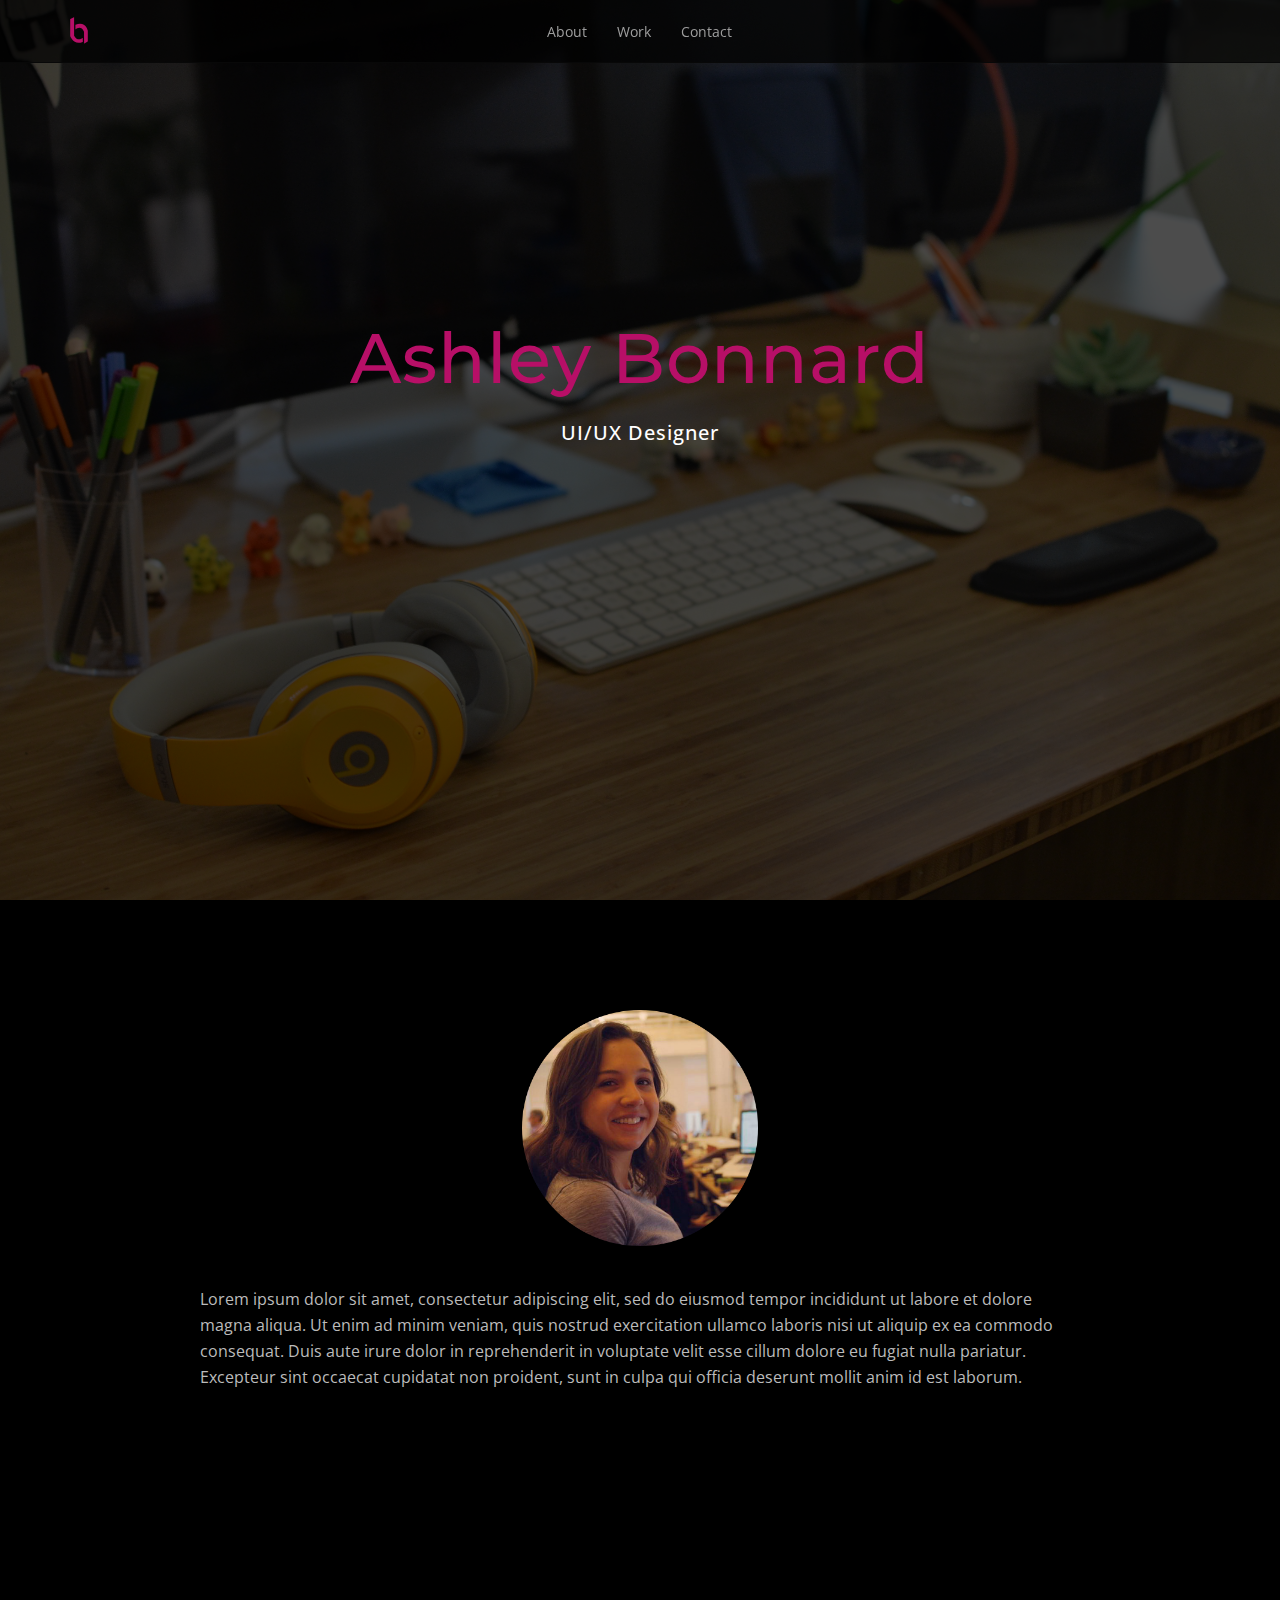
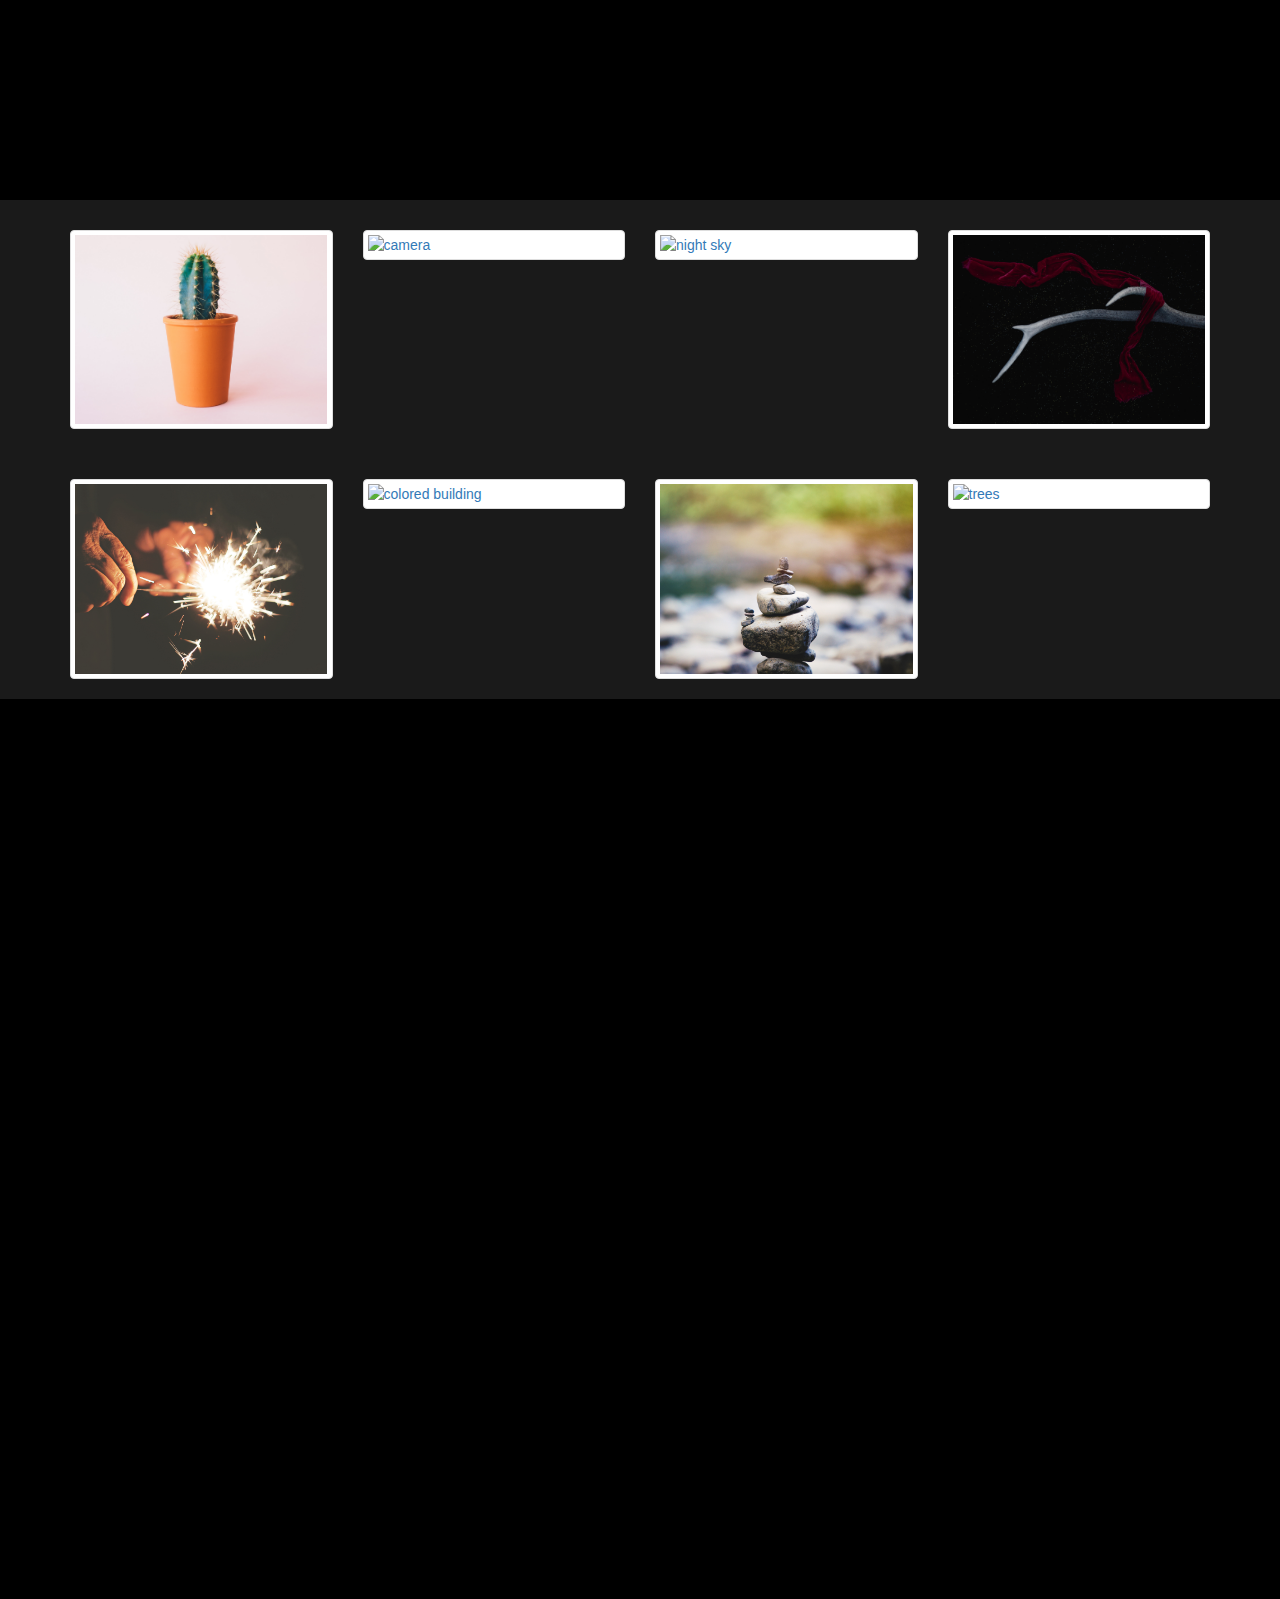
==== index.html @ 27d6f1b4 "initial commit" ====
<!DOCTYPE html>
<html lang="en">

<head>

    <meta charset="utf-8">
    <meta http-equiv="X-UA-Compatible" content="IE=edge">
    <meta name="viewport" content="width=device-width, initial-scale=1">
    <meta name="description" content="">
    <meta name="author" content="">

    <title>Ashley Bonnard</title>

    <!-- Bootstrap Core CSS -->
    <link href="css/bootstrap.min.css" rel="stylesheet">

    <!-- Custom CSS -->
    <link href="css/one-page-wonder.css" rel="stylesheet">

    <link href="https://fonts.googleapis.com/css?family=Montserrat:900" rel="stylesheet">

    <link href="https://fonts.googleapis.com/css?family=Open+Sans" rel="stylesheet">

    <link rel="stylesheet" href="https://maxcdn.bootstrapcdn.com/bootstrap/3.3.0/css/bootstrap.min.css">

    <link rel="stylesheet" href="Final_Project_AB/font-awesome/css/font-awesome.min.css">

    <!-- HTML5 Shim and Respond.js IE8 support of HTML5 elements and media queries -->
    <!-- WARNING: Respond.js doesn't work if you view the page via file:// -->
    <!--[if lt IE 9]>
        <script src="https://oss.maxcdn.com/libs/html5shiv/3.7.0/html5shiv.js"></script>
        <script src="https://oss.maxcdn.com/libs/respond.js/1.4.2/respond.min.js"></script>
    <![endif]-->

</head>

<body>

    

    <!-- Full Width Image Header -->
    <header class="header-image">
        <div class="headline">
        	<h1>Ashley Bonnard</h1>
        	<h3>UI/UX Designer</h3>
        </div>
        <div class="header-overlay">
        </div>
        <!-- Navigation -->
        <nav class="navbar navbar-inverse navbar-fixed-top" role="navigation">
            <div class="container">
                <!-- Brand and toggle get grouped for better mobile display -->
                <div class="navbar-header">
                    <button type="button" class="navbar-toggle" data-toggle="collapse" data-target="#bs-example-navbar-collapse-1">
                        <span class="sr-only">Toggle navigation</span>
                        <span class="icon-bar"></span>
                        <span class="icon-bar"></span>
                        <span class="icon-bar"></span>
                    </button>
                    <a class="navbar-brand" href="index.html">
                    <img alt="Logo" src="images/logo.svg">
                    </a>
                </div>
                <!-- Collect the nav links, forms, and other content for toggling -->
                <div class="collapse navbar-collapse" id="bs-example-navbar-collapse-1">
                    <ul class="nav navbar-nav">
                        <li>
                            <a href="#about">About</a>
                        </li>
                        <li>
                            <a href="#work">Work</a>
                        </li>
                        <li>
                            <a href="#contact">Contact</a>
                        </li>
                    </ul>
                </div>
                <!-- /.navbar-collapse -->
            </div>
            <!-- /.container -->
        </nav>
    </header>

    <!-- Page Content -->
    <div class="container-fluid">

        <!-- First Featurette -->
        <div class="featurette" id="about">
            <img src="images/ashley.png" id="ashley" alt="Picture of Ashley">
            <p>Lorem ipsum dolor sit amet, consectetur adipiscing elit, sed do eiusmod tempor incididunt ut labore et dolore magna aliqua. Ut enim ad minim veniam, quis nostrud exercitation ullamco laboris nisi ut aliquip ex ea commodo consequat. Duis aute irure dolor in reprehenderit in voluptate velit esse cillum dolore eu fugiat nulla pariatur. Excepteur sint occaecat cupidatat non proident, sunt in culpa qui officia deserunt mollit anim id est laborum.</p>
        </div>

        <!-- Second Featurette -->
        <div class="featurette" id="work">

            <!-- Thumbnail Content -->
        <div class="container">

            <div class="row">

                <div class="col-lg-3 col-md-4 col-sm-6 thumb">
                    <a class="thumbnail">
                        <img class="img-responsive" src="images/cactus.jpg" onclick="openModal();currentSlide(1)" class="hover-shadow" alt="cactus">
                    </a>
                </div>
                <div class="col-lg-3 col-md-4 col-sm-6 thumb">
                    <a class="thumbnail">
                        <img class="img-responsive" src="images/camera.jpg" onclick="openModal();currentSlide(2)" class="hover-shadow" alt="camera">
                    </a>
                </div>
                <div class="col-lg-3 col-md-4 col-sm-6 thumb">
                    <a class="thumbnail">
                        <img class="img-responsive" src="images/night.jpg" onclick="openModal();currentSlide(3)" class="hover-shadow" alt="night sky">
                    </a>
                </div>
                <div class="col-lg-3 col-md-4 col-sm-6 thumb">
                    <a class="thumbnail">
                        <img class="img-responsive" src="images/ribbon.jpg" onclick="openModal();currentSlide(4)" class="hover-shadow" alt="ribbon over antlers">
                    </a>
                </div>
            </div>

            <div class="row">

                <div class="col-lg-3 col-md-4 col-sm-6 thumb">
                    <a class="thumbnail">
                        <img class="img-responsive" src="images/sparkler.jpg" onclick="openModal();currentSlide(5)" class="hover-shadow" alt="sparkler">
                    </a>
                </div>
                <div class="col-lg-3 col-md-4 col-sm-6 thumb">
                    <a class="thumbnail">
                        <img class="img-responsive" src="images/color.jpg" onclick="openModal();currentSlide(6)" class="hover-shadow" alt="colored building">
                    </a>
                </div>
                <div class="col-lg-3 col-md-4 col-sm-6 thumb">
                    <a class="thumbnail">
                        <img class="img-responsive" src="images/rocks.jpg" onclick="openModal();currentSlide(7)" class="hover-shadow" alt="stacked rocks">
                    </a>
                </div>
                <div class="col-lg-3 col-md-4 col-sm-6 thumb">
                    <a class="thumbnail">
                        <img class="img-responsive" src="images/trees.jpg" onclick="openModal();currentSlide(8)" class="hover-shadow" alt="trees">
                    </a>
                </div>
            </div>
        </div>

        <!-- Modal Content -->

        <div id="myModal" class="modal">
            <span class="close cursor" onclick="closeModal()">&times;</span>
            <div class="modal-content">

                <div class="mySlides">
                  <div class="numbertext">1 / 8</div>
                    <img src="images/cactus.jpg" class="slide_image">
                </div>

                <div class="mySlides">
                  <div class="numbertext">2 / 8</div>
                    <img src="images/camera.jpg" class="slide_image">
                </div>

                <div class="mySlides">
                  <div class="numbertext">3 / 8</div>
                    <img src="images/night.jpg" class="slide_image">
                </div>

                <div class="mySlides">
                  <div class="numbertext">4 / 8</div>
                    <img src="images/ribbon.jpg" class="slide_image">
                </div>

                <div class="mySlides">
                  <div class="numbertext">5 / 8</div>
                    <img src="images/sparkler.jpg" class="slide_image">
                </div>

                <div class="mySlides">
                  <div class="numbertext">6 / 8</div>
                    <img src="images/color.jpg" class="slide_image">
                </div>

                <div class="mySlides">
                  <div class="numbertext">7 / 8</div>
                    <img src="images/rocks.jpg" class="slide_image">
                </div>

                <div class="mySlides">
                  <div class="numbertext">8 / 8</div>
                    <img src="images/trees.jpg" class="slide_image">
                </div>

                <a class="prev" onclick="plusSlides(-1)">&#10094;</a>
                <a class="next" onclick="plusSlides(1)">&#10095;</a>

                <div class="caption-container">
                  <p id="caption"></p>
                </div>
            </div>
        </div>

        <!-- End Modal Content -->

        <!-- Third Featurette -->
        <div class="featurette" id="contact">
        </div><!-- End Inner -->

        <!-- Social Links --> 
            <i class="fa fa-instagram" aria-hidden="true"></i>
            <i class="fa fa-linkedin" aria-hidden="true"></i>
            <i class="fa fa-facebook" aria-hidden="true"></i>

    <!-- jQuery -->
    <script src="js/jquery.js"></script>

    <!-- Bootstrap Core JavaScript -->
    <script src="js/bootstrap.min.js"></script>

    <!-- Lightbox JavaScript -->
    <script src="js/app.js"></script>

</body>

</html>
---- css/one-page-wonder.css ----
/*
 * Start Bootstrap - One Page Wonder (http://startbootstrap.com/)
 * Copyright 2013-2016 Start Bootstrap
 * Licensed under MIT (https://github.com/BlackrockDigital/startbootstrap/blob/gh-pages/LICENSE)
 */

.navbar-inverse .navbar-nav>li>a {
  font-family: 'Open Sans', sans-serif;
}

.fa fa-instagram {
  color: white;
}

.fa fa-linkedin {
  color: white;
}

.fa fa-facebook {
  color: white;
}

.fa fa-instagram:hover {
  color: green;
}

.fa fa-linkedin:hover {
  color: green;
}

.fa fa-facebook:hover {
  color: green;
}

.slide_image {
    max-height: 600px;
    width: 100%;
}

.row > .column {
  padding: 0 8px;
}

.row:after {
  content: "";
  display: table;
  clear: both;
}

.column {
  float: left;
  width: 25%;
}

/* The Modal (background) */
.modal {
  display: none;
  position: fixed;
  z-index: 1;
  padding-top: 100px;
  left: 0;
  top: 0;
  width: 100%;
  height: 100%;
  overflow: auto;
  background-color: black;
}

/* Modal Content */
.modal-content {
  position: relative;
  background-color: #fefefe;
  margin: auto;
  padding: 0;
  width: 90%;
  max-width: 1200px;
}

/* The Close Button */
.close {
  color: white;
  position: absolute;
  top: 10px;
  right: 25px;
  font-size: 35px;
  font-weight: bold;
}

.close:hover,
.close:focus {
  color: #999;
  text-decoration: none;
  cursor: pointer;
}

.mySlides {
  display: none;
}

/* Next & previous buttons */
.prev,
.next {
  cursor: pointer;
  position: absolute;
  top: 50%;
  width: auto;
  padding: 16px;
  margin-top: -50px;
  color: white;
  font-weight: bold;
  font-size: 20px;
  transition: 0.6s ease;
  border-radius: 0 3px 3px 0;
  user-select: none;
  -webkit-user-select: none;
}

/* Position the "next button" to the right */
.next {
  right: 0;
  border-radius: 3px 0 0 3px;
}

/* On hover, add a black background color with a little bit see-through */
.prev:hover,
.next:hover {
  background-color: rgba(0, 0, 0, 0.8);
}

/* Number text (1/3 etc) */
.numbertext {
  color: #f2f2f2;
  font-size: 12px;
  padding: 8px 12px;
  position: absolute;
  top: 0;
}

.caption-container {
  text-align: center;
  background-color: black;
  padding: 2px 16px;
  color: white;
}

img.demo {
  opacity: 0.6;
}

.active,
.demo:hover {
  opacity: 1;
}

img.hover-shadow {
  transition: 0.3s
}

.hover-shadow:hover {
  box-shadow: 0 4px 8px 0 rgba(0, 0, 0, 0.2), 0 6px 20px 0 rgba(0, 0, 0, 0.19)
}

.thumb {
    margin-bottom: 0px;
    margin-top: 30px;
}

body {
    width: 100%;
    background-color: yellow;
}

p {
    font-family: 'Open Sans', sans-serif;
    font-size: 16px;
    line-height: 26px;
    padding-left: 200px;
    padding-right: 200px;
    padding-top: 30px;
    color: #BBBBBB;
}

h2 {
    font-family: 'Open Sans Condensed', sans-serif;
    font-size: 24px;
    padding-left: 150px;
    padding-right: 150px;
    padding-top: 30px;
}

.container-fluid {
    width: 100%;
    margin: 0 auto;
    padding-right: 0 !important;
    padding-left: 0 !important;
}

.header-image {
    display: block;
    width: 100%;
    height: 100vh;
    text-align: center;
    background: url(../images/side_desk.jpg) no-repeat center center scroll;
    position: relative;
    -webkit-background-size: cover;
    -moz-background-size: cover;
    background-size: cover;
    -o-background-size: cover;
}

.header-overlay {
    position: absolute;
    top: 0;
    left: 0;
    width: 100%;
    height: 100%;
    background-color: black;
    opacity: 0.7;
}

.headline {
    padding-top: 300px;
}

.headline h1 {
    font-size: 70px;
    color: #B70F67;
    font-family: 'Montserrat', sans-serif;
    text-align: center;
    position: relative;
    z-index: 100;
    letter-spacing: 1px;
}

.headline h3 {
    font-size: 20px;
    color: white;
    font-family:'Open Sans', sans-serif;
    text-align: center;
    position: relative;
    z-index: 100;
    letter-spacing: 1px;
    padding-top: 5px;
}

.navbar-brand {
  margin-top: 0.1em;
}

.navbar .navbar-nav {
  display: inline-block;
  float: none;
  margin-left: -2.5em;
  margin-top: 0.5em;
}

nav {
    background-color: rgba(0,0,0,0.7) !important;
}

.navbar .navbar-collapse {
  text-align: center;
}

.navbar .navbar-toggle {
  margin-top: 15px;
}

.featurette {
    overflow: hidden;
    background-color: black;
    height: 100vh;
}

#about {
    background-color: black;
    width: 100%;
}

#work {
    background-color: #1A1A1A;
    height: 100%;
}

.featurette-image.pull-left {
    margin-right: 40px;
}

#ashley {
    margin: auto;
    padding: 10px;
    width: 20%;
    display: block;
    margin-top: 100px;
}

.featurette-heading {
    font-size: 30px;
}

.lead {
    font-size: 16px;
    line-height: 26px;
}

 #contact {
    padding-top: 100px;
    text-align: center;
}

.contact-text {
    margin:45px auto;
}

.mail-message-area {
    width:100%;
    padding:0 15px;
}

.mail-message {
    width: 100%;
    background:rgba(255,255,255, 0.8) !important;
    -webkit-transition: all 0.7s;
    -moz-transition: all 0.7s;
    transition: all 0.7s;
    margin:0 auto;
    border-radius: 0;
}

.not-visible-message {
    height:0px;
    opacity: 0;
}

.visible-message {
    height:auto;
    opacity: 1;
    margin: 25px auto 0;
}

/* Input Styles */

.form {
    font-family: 'Open Sans', sans-serif;
    width: 100%;
    padding: 15px;
    background:#f8f8f8;
    border:1px solid rgba(0, 0, 0, 0.075);
    margin-bottom:25px;
    color:#727272 !important;
    font-size:13px;
    -webkit-transition: all 0.4s;
    -moz-transition: all 0.4s;
    transition: all 0.4s;
}

.form:hover {
    border:1px solid #B70F67;
}

.form:focus {
    color: white;
    outline: none;
    border:1px solid #B70F67;
}

.textarea {
    height: 200px;
    max-height: 200px;
    max-width: 100%;
}

.contact-form {
    padding-left: 50px;
    padding-right: 50px;
}
  
/* Generic Button Styles */

.button {
    padding:8px 12px;
    background:#B70F67;
    display: block;
    width:120px;
    margin:10px 0 0px 0;
    border-radius:3px;
    -webkit-transition: all 0.3s;
    -moz-transition: all 0.3s;
    transition: all 0.3s;
    text-align:center;
    font-size:0.8em;
    box-shadow: 0px 1px 4px rgba(0,0,0, 0.10);
    -moz-box-shadow: 0px 1px 4px rgba(0,0,0, 0.10);
    -webkit-box-shadow: 0px 1px 4px rgba(0,0,0, 0.10);
}

.button:hover{
    background:#91044E;
    color:white;
}

/* Send Button Styles */

.form-btn{
    font-family: 'Open Sans', sans-serif;
    width:180px;
    display: block;
    height: auto;
    padding:15px;
    color:#fff;
    background:#B70F67;
    border:none;
    border-radius:3px;
    outline: none;
    -webkit-transition: all 0.3s;
    -moz-transition: all 0.3s;
    transition: all 0.3s;
    margin:auto;
    box-shadow: 0px 1px 4px rgba(0,0,0, 0.10);
    -moz-box-shadow: 0px 1px 4px rgba(0,0,0, 0.10);
    -webkit-box-shadow: 0px 1px 4px rgba(0,0,0, 0.10);
}

.form-btn:hover{
    background:#7E0343;
    color: white;
    border:none;
}

.form-btn:active{
    opacity: 0.9;
}

footer {
    margin: 50px 0;
}

@media(max-width:1200px) {
    .headline h1 {
        font-size: 60px;
        position: relative;
        letter-spacing: 3px;
    }

    p {
        font-size: 16px;
        line-height: 26px;
        padding-left: 200px;
        padding-right: 200px;
        padding-top: 40px;
    }

    #ashley {
        margin: auto;
        padding: 10px;
        width: 20%;
        display: block;
        margin-top: 100px;
    }
}

@media(max-width:991px) {
    .headline h1 {
        font-size: 60px;
        position: relative;
        letter-spacing: 3px;
    }

    #ashley {
        margin: auto;
        padding: 10px;
        width: 25%;
        display: block;
        margin-top: 50px;
    }

    p {
        font-size: 16px;
        line-height: 26px;
        padding-left: 30px;
        padding-right: 30px;
        padding-top: 40px;
    }

    .contact-form {
        padding-left: 20px;
        padding-right: 20px;
  }
}

@media(max-width:768px) {

    .container {
        margin: 0 15px;
    }

    #ashley {
        margin: auto;
        padding: 10px;
        width: 40%;
        display: block;
        margin-top: 50px;
    }

    p {
        font-size: 16px;
        line-height: 26px;
        padding-left: 15px;
        padding-right: 15px;
        padding-top: 40px;
    }

    .contact-form {
        padding-left: 20px;
        padding-right: 20px;
  }
}

@media(max-width:640px) {

    #ashley {
        margin: auto;
        padding: 10px;
        width: 50%;
        display: block;
        margin-top: 30px;
    }

    p {
        font-size: 14px;
        line-height: 24px;
        padding-left: 15px;
        padding-right: 15px;
        padding-top: 40px;
    }

    .contact-form {
        padding-left: 0px;
        padding-right: 0px;
  }
}

@media(max-width:375px) {

    .container {
        margin: 0 15px;
    }

    .headline h1 {
        font-size: 60px;
        position: relative;
    }

    #ashley {
        margin: auto;
        padding: 10px;
        width: 40%;
        display: block;
        margin-top: 50px;
    }

    p {
        font-size: 14px;
        line-height: 24px;
        padding-left: 40px;
        padding-right: 40px;
        padding-top: 40px;
    }

    .contact-form {
        padding-left: 0px;
        padding-right: 0px;
  }
}
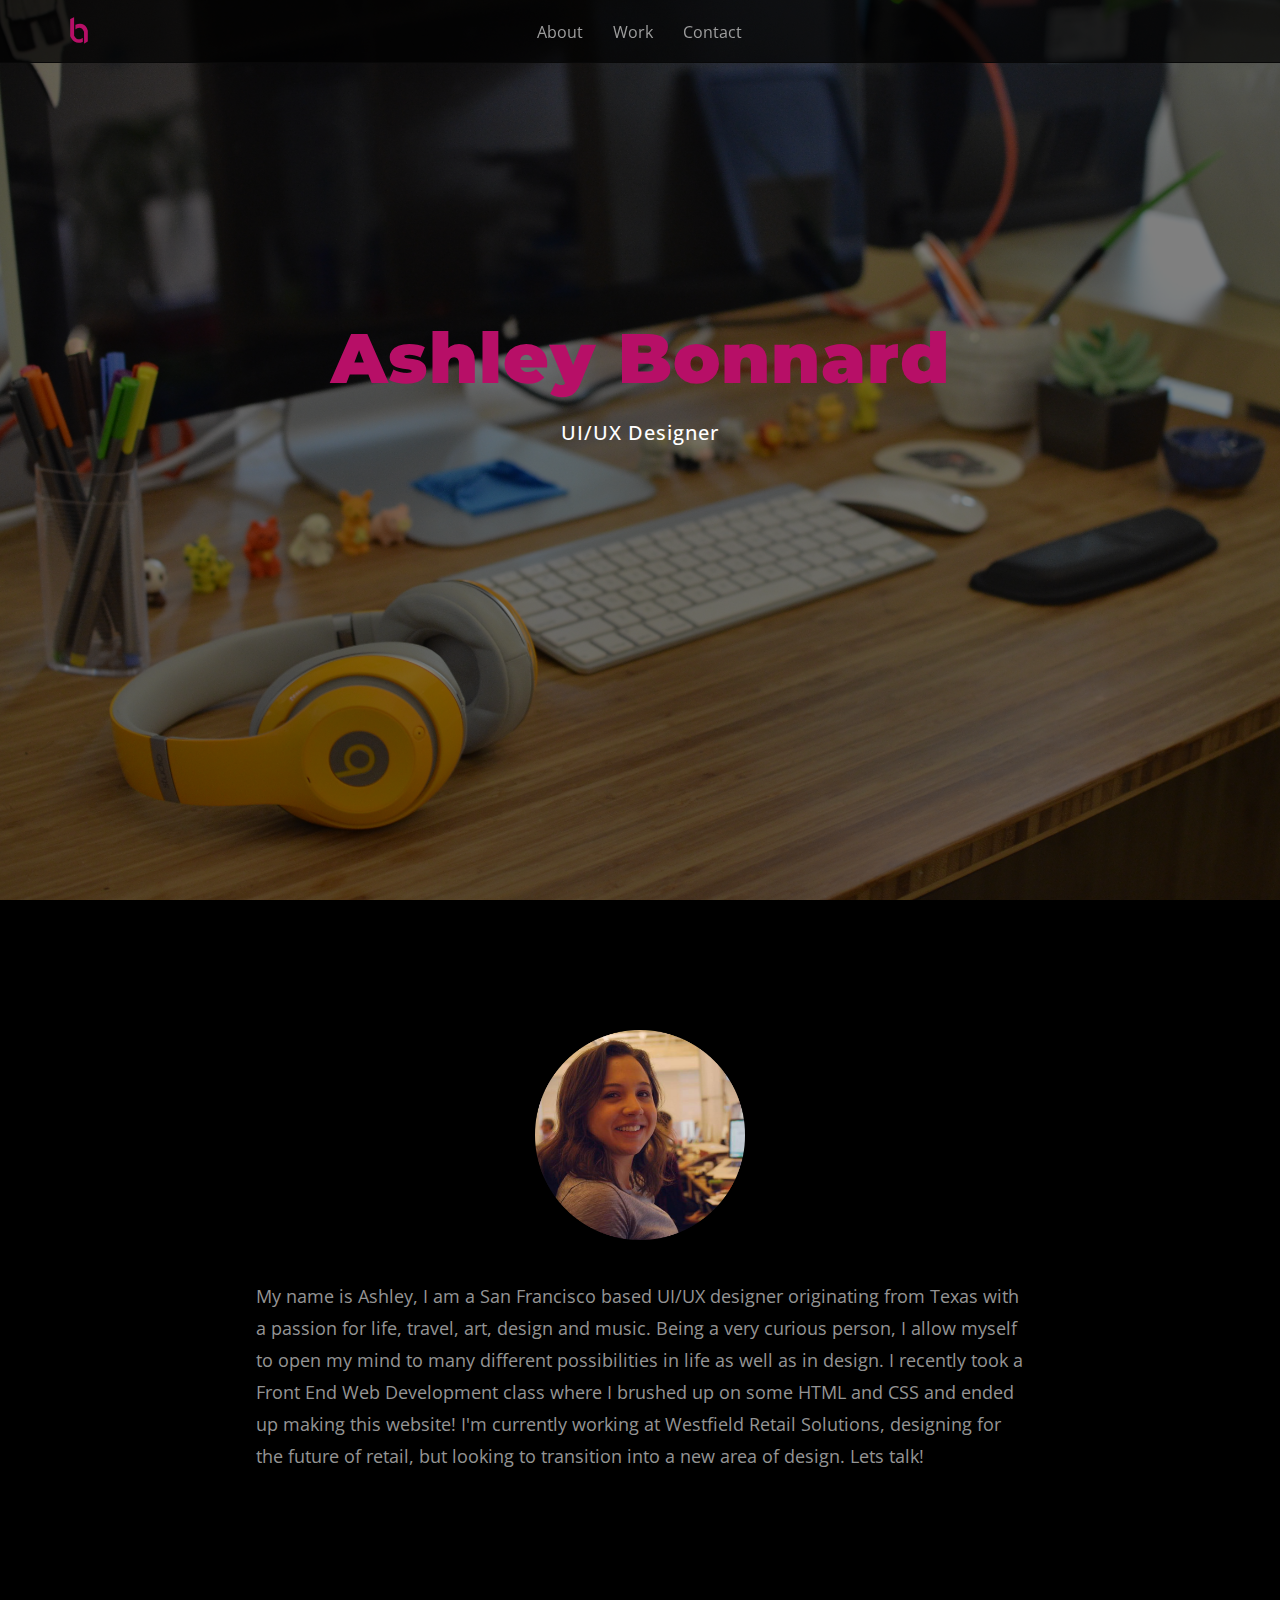
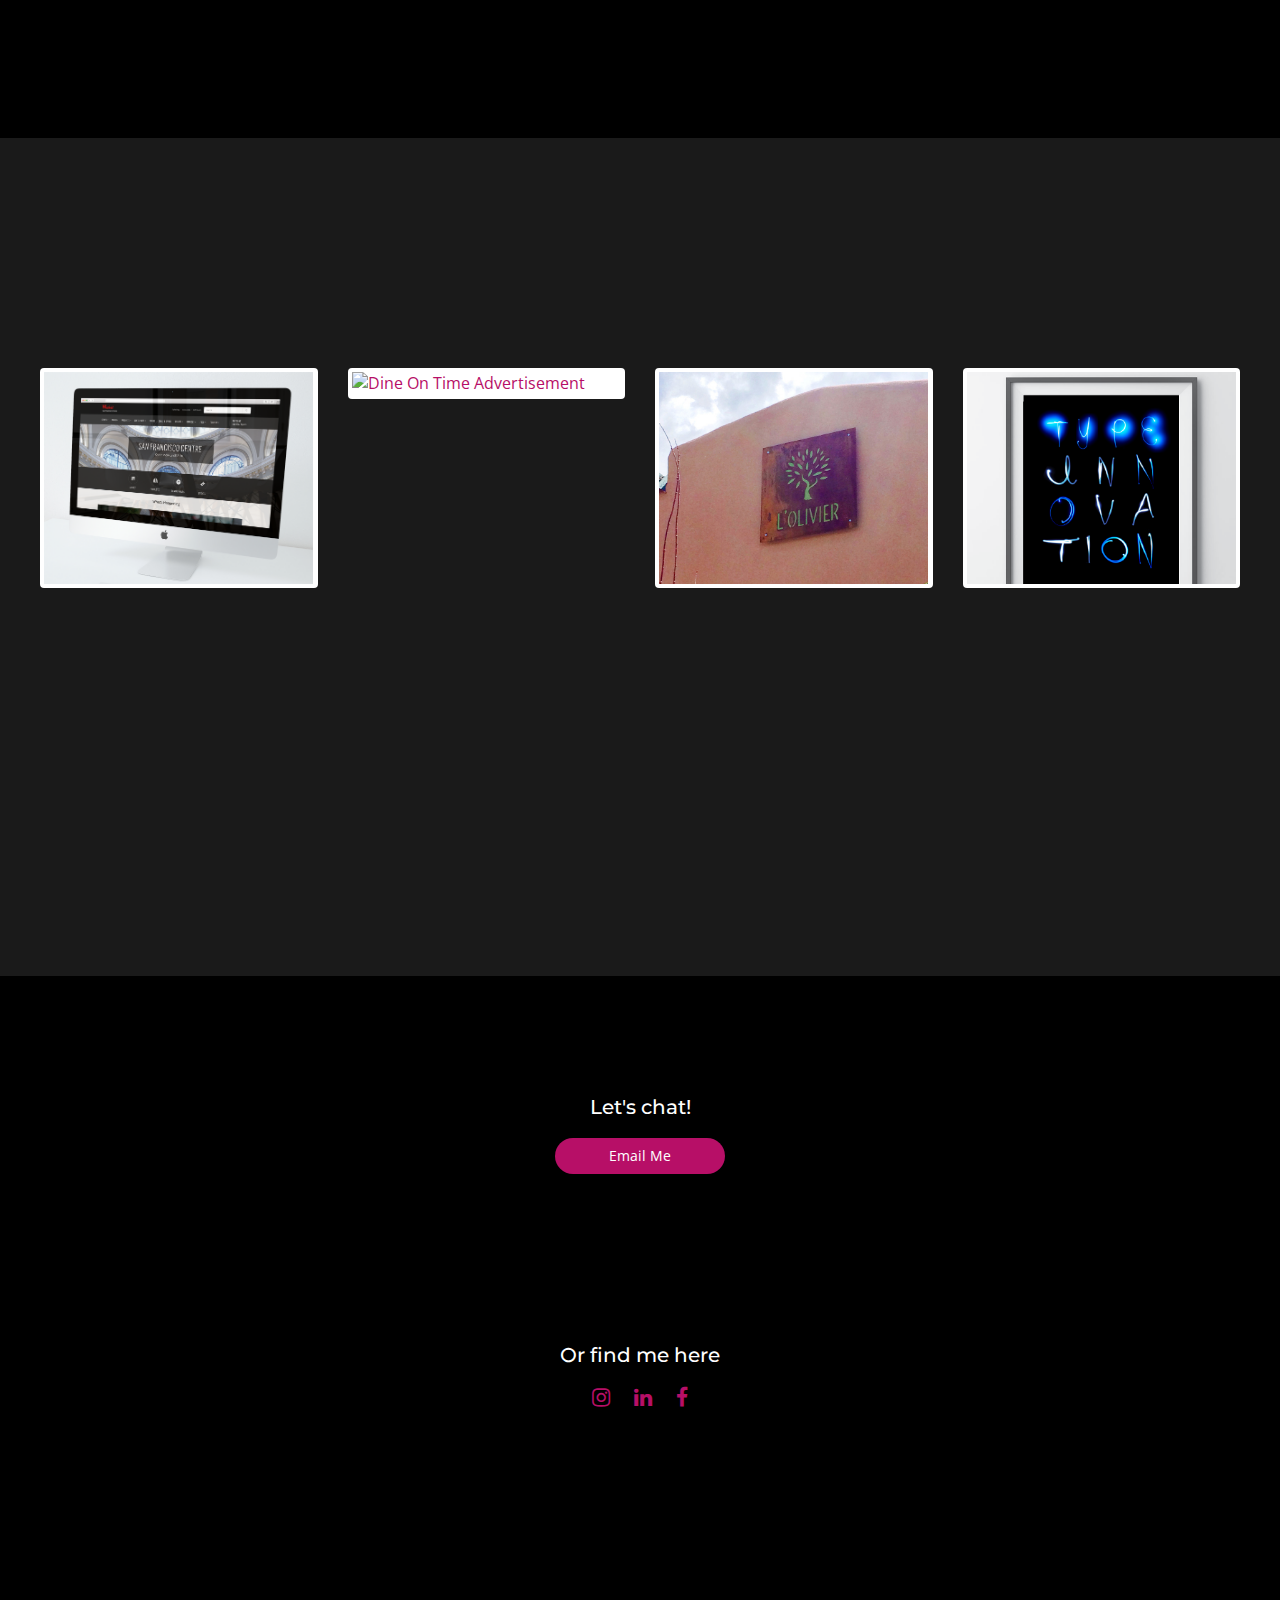
==== commit 4095f5c1: "Major structure and content changes" ====
--- a/index.html
+++ b/index.html
@@ -15,31 +15,25 @@
     <link href="css/bootstrap.min.css" rel="stylesheet">
 
     <!-- Custom CSS -->
-    <link href="css/one-page-wonder.css" rel="stylesheet">
 
-    <link href="https://fonts.googleapis.com/css?family=Montserrat:900" rel="stylesheet">
+    <link rel="shortcut icon" type="image/ico" href="favicon.ico" />
+
+    <link href="https://fonts.googleapis.com/css?family=Montserrat:500,900" rel="stylesheet">
 
     <link href="https://fonts.googleapis.com/css?family=Open+Sans" rel="stylesheet">
 
     <link rel="stylesheet" href="https://maxcdn.bootstrapcdn.com/bootstrap/3.3.0/css/bootstrap.min.css">
 
-    <link rel="stylesheet" href="Final_Project_AB/font-awesome/css/font-awesome.min.css">
+    <link href="css/one-page-wonder.css" rel="stylesheet">
 
-    <!-- HTML5 Shim and Respond.js IE8 support of HTML5 elements and media queries -->
-    <!-- WARNING: Respond.js doesn't work if you view the page via file:// -->
-    <!--[if lt IE 9]>
-        <script src="https://oss.maxcdn.com/libs/html5shiv/3.7.0/html5shiv.js"></script>
-        <script src="https://oss.maxcdn.com/libs/respond.js/1.4.2/respond.min.js"></script>
-    <![endif]-->
+    <link rel="stylesheet" href="font-awesome-4.7.0/css/font-awesome.min.css">
 
 </head>
 
-<body>
-
-    
+<body> 
 
     <!-- Full Width Image Header -->
-    <header class="header-image">
+    <header class="header-image" id="header-image">
         <div class="headline">
         	<h1>Ashley Bonnard</h1>
         	<h3>UI/UX Designer</h3>
@@ -57,7 +51,7 @@
                         <span class="icon-bar"></span>
                         <span class="icon-bar"></span>
                     </button>
-                    <a class="navbar-brand" href="index.html">
+                    <a class="navbar-brand" href="#header-image">
                     <img alt="Logo" src="images/logo.svg">
                     </a>
                 </div>
@@ -87,132 +81,70 @@
         <!-- First Featurette -->
         <div class="featurette" id="about">
             <img src="images/ashley.png" id="ashley" alt="Picture of Ashley">
-            <p>Lorem ipsum dolor sit amet, consectetur adipiscing elit, sed do eiusmod tempor incididunt ut labore et dolore magna aliqua. Ut enim ad minim veniam, quis nostrud exercitation ullamco laboris nisi ut aliquip ex ea commodo consequat. Duis aute irure dolor in reprehenderit in voluptate velit esse cillum dolore eu fugiat nulla pariatur. Excepteur sint occaecat cupidatat non proident, sunt in culpa qui officia deserunt mollit anim id est laborum.</p>
+            <p>My name is Ashley, I am a San Francisco based UI/UX designer originating from Texas with a passion for life, travel, art, design and music. Being a very curious person, I allow myself to open my mind to many different possibilities in life as well as in design. I recently took a Front End Web Development class where I brushed up on some HTML and CSS and ended up making this website! I'm currently working at Westfield Retail Solutions, designing for the future of retail, but looking to transition into a new area of design. Lets talk!</p>
         </div>
 
         <!-- Second Featurette -->
         <div class="featurette" id="work">
+            <!-- Thumbnail Content --> 
+            <div class="row">
+              <div class="col-sm-6 col-md-6 col-lg-3">
+                <a href="Westfield_Website.html" class="thumbnail">
+                  <div class="caption">
+                     <h6>Westfield Website Redesign</h6>
+                  </div>
+                  <img src="images/homepage_thumbnail.png" alt="Westfield Homepage Design">
+                </a>
+              </div>
 
-            <!-- Thumbnail Content -->
-        <div class="container">
+              <div class="col-sm-6 col-md-6 col-lg-3">
+                <a href="Dine_On_Time.html" class="thumbnail">
+                  <div class="caption">
+                     <h6>Dine On Time</h6>
+                  </div>
+                  <img src="images/dot_thumbnail.png" alt="Dine On Time Advertisement">
+                </a>
+              </div>
 
-            <div class="row">
+              <div class="col-sm-6 col-md-6 col-lg-3">
+                <a href="Lolivier.html" class="thumbnail">
+                  <div class="caption">
+                     <h6>L'Olivier Restaurant Branding</h6>
+                  </div>
+                  <img src="images/lolivier_thumbnail.jpg" alt="L'Olivier Restaurant Logo">
+                </a>
+              </div>
 
-                <div class="col-lg-3 col-md-4 col-sm-6 thumb">
-                    <a class="thumbnail">
-                        <img class="img-responsive" src="images/cactus.jpg" onclick="openModal();currentSlide(1)" class="hover-shadow" alt="cactus">
-                    </a>
-                </div>
-                <div class="col-lg-3 col-md-4 col-sm-6 thumb">
-                    <a class="thumbnail">
-                        <img class="img-responsive" src="images/camera.jpg" onclick="openModal();currentSlide(2)" class="hover-shadow" alt="camera">
-                    </a>
-                </div>
-                <div class="col-lg-3 col-md-4 col-sm-6 thumb">
-                    <a class="thumbnail">
-                        <img class="img-responsive" src="images/night.jpg" onclick="openModal();currentSlide(3)" class="hover-shadow" alt="night sky">
-                    </a>
-                </div>
-                <div class="col-lg-3 col-md-4 col-sm-6 thumb">
-                    <a class="thumbnail">
-                        <img class="img-responsive" src="images/ribbon.jpg" onclick="openModal();currentSlide(4)" class="hover-shadow" alt="ribbon over antlers">
-                    </a>
-                </div>
+              <div class="col-sm-6 col-md-6 col-lg-3">
+                <a href="Type_Innovation.html" class="thumbnail">
+                  <div class="caption">
+                     <h6>Type Innovation Poster</h6>
+                  </div>
+                  <img src="images/type_thumbnail.png" alt="Type Innovation Poster">
+                </a>
+              </div>
             </div>
+          </div>
 
-            <div class="row">
-
-                <div class="col-lg-3 col-md-4 col-sm-6 thumb">
-                    <a class="thumbnail">
-                        <img class="img-responsive" src="images/sparkler.jpg" onclick="openModal();currentSlide(5)" class="hover-shadow" alt="sparkler">
-                    </a>
-                </div>
-                <div class="col-lg-3 col-md-4 col-sm-6 thumb">
-                    <a class="thumbnail">
-                        <img class="img-responsive" src="images/color.jpg" onclick="openModal();currentSlide(6)" class="hover-shadow" alt="colored building">
-                    </a>
-                </div>
-                <div class="col-lg-3 col-md-4 col-sm-6 thumb">
-                    <a class="thumbnail">
-                        <img class="img-responsive" src="images/rocks.jpg" onclick="openModal();currentSlide(7)" class="hover-shadow" alt="stacked rocks">
-                    </a>
-                </div>
-                <div class="col-lg-3 col-md-4 col-sm-6 thumb">
-                    <a class="thumbnail">
-                        <img class="img-responsive" src="images/trees.jpg" onclick="openModal();currentSlide(8)" class="hover-shadow" alt="trees">
-                    </a>
-                </div>
-            </div>
-        </div>
-
-        <!-- Modal Content -->
-
-        <div id="myModal" class="modal">
-            <span class="close cursor" onclick="closeModal()">&times;</span>
-            <div class="modal-content">
-
-                <div class="mySlides">
-                  <div class="numbertext">1 / 8</div>
-                    <img src="images/cactus.jpg" class="slide_image">
-                </div>
-
-                <div class="mySlides">
-                  <div class="numbertext">2 / 8</div>
-                    <img src="images/camera.jpg" class="slide_image">
-                </div>
-
-                <div class="mySlides">
-                  <div class="numbertext">3 / 8</div>
-                    <img src="images/night.jpg" class="slide_image">
-                </div>
-
-                <div class="mySlides">
-                  <div class="numbertext">4 / 8</div>
-                    <img src="images/ribbon.jpg" class="slide_image">
-                </div>
-
-                <div class="mySlides">
-                  <div class="numbertext">5 / 8</div>
-                    <img src="images/sparkler.jpg" class="slide_image">
-                </div>
-
-                <div class="mySlides">
-                  <div class="numbertext">6 / 8</div>
-                    <img src="images/color.jpg" class="slide_image">
-                </div>
-
-                <div class="mySlides">
-                  <div class="numbertext">7 / 8</div>
-                    <img src="images/rocks.jpg" class="slide_image">
-                </div>
-
-                <div class="mySlides">
-                  <div class="numbertext">8 / 8</div>
-                    <img src="images/trees.jpg" class="slide_image">
-                </div>
-
-                <a class="prev" onclick="plusSlides(-1)">&#10094;</a>
-                <a class="next" onclick="plusSlides(1)">&#10095;</a>
-
-                <div class="caption-container">
-                  <p id="caption"></p>
-                </div>
-            </div>
-        </div>
-
-        <!-- End Modal Content -->
 
         <!-- Third Featurette -->
         <div class="featurette" id="contact">
-        </div><!-- End Inner -->
+            <h2> Let's chat! </h2>
+            <input type="submit" class='button' value="Email Me" onclick="window.location.href='mailto:ashleybonnard@gmail.com'">
 
-        <!-- Social Links --> 
-            <i class="fa fa-instagram" aria-hidden="true"></i>
-            <i class="fa fa-linkedin" aria-hidden="true"></i>
-            <i class="fa fa-facebook" aria-hidden="true"></i>
+            <!-- Social Links --> 
+            <div class="social">
+              <h2>Or find me here</h2>
+                <a href="https://www.instagram.com/ashybon" target="_blank"> <i class="fa fa-instagram fa-lg"></i></a>
+                <a href="https://www.linkedin.com/in/abonnard" target="_blank"><i class="fa fa-linkedin fa-lg"></i></a>
+                <a href="https://www.facebook.com/ashley.bonnard" target="_blank"><i class="fa fa-facebook fa-lg"></i></a>
+            </div>    
+        </div>
+
+
 
     <!-- jQuery -->
-    <script src="js/jquery.js"></script>
+    <script src="https://ajax.googleapis.com/ajax/libs/jquery/3.1.1/jquery.min.js"></script>
 
     <!-- Bootstrap Core JavaScript -->
     <script src="js/bootstrap.min.js"></script>
--- a/css/one-page-wonder.css
+++ b/css/one-page-wonder.css
@@ -1,50 +1,93 @@
-/*
- * Start Bootstrap - One Page Wonder (http://startbootstrap.com/)
- * Copyright 2013-2016 Start Bootstrap
- * Licensed under MIT (https://github.com/BlackrockDigital/startbootstrap/blob/gh-pages/LICENSE)
- */
+.thumbnail {
+    position:relative;
+    overflow:hidden;
+    border: none;
+}
+
+.caption {
+    position:absolute;
+    top:0;
+    right:0;
+    background:rgba(183, 15, 103, 0.7);
+    width:100%;
+    height:100%;
+    padding:2%;
+    display: none;
+    text-align: left;
+    color:#fff !important;
+    z-index:2;
+}
+
+.img-fluid {
+  padding-top: 20px;
+  max-width: 100%;
+  height: auto;
+  text-align: center;
+}
+
+section {
+  width: 100%;
+  text-align: center;
+  padding-top: 30px;
+}
+
+a {
+  margin: auto;
+  font-family: 'Open Sans', sans-serif;
+  font-size: 16px;
+  color: #B70F67;
+}
+
+a:hover {
+  color: #91044E;
+  text-decoration: none;
+}
+
+.row {
+    padding-top: 230px;
+    padding-bottom: 100px;
+    height: 100%;
+    padding-left: 40px;
+    padding-right: 40px;
+}
 
 .navbar-inverse .navbar-nav>li>a {
   font-family: 'Open Sans', sans-serif;
 }
 
-.fa fa-instagram {
-  color: white;
-}
-
-.fa fa-linkedin {
-  color: white;
-}
-
-.fa fa-facebook {
-  color: white;
-}
-
-.fa fa-instagram:hover {
-  color: green;
-}
-
-.fa fa-linkedin:hover {
-  color: green;
-}
-
-.fa fa-facebook:hover {
-  color: green;
-}
-
-.slide_image {
-    max-height: 600px;
-    width: 100%;
-}
-
-.row > .column {
-  padding: 0 8px;
-}
-
-.row:after {
-  content: "";
-  display: table;
-  clear: both;
+.social {
+  padding-top: 50px;
+  display: inline-block;
+}
+
+.fa-instagram {
+  color: #B70F67;
+  padding-right: 10px;
+  padding-left: 10px;
+}
+
+.fa-linkedin {
+  color: #B70F67;
+  padding-right: 10px;
+  padding-left: 10px;
+}
+
+.fa-facebook {
+  color: #B70F67;
+  padding-right: 10px;
+  padding-left: 10px;
+}
+
+.fa-instagram:hover {
+  color: #91044E;
+}
+
+.fa-linkedin:hover {
+  color: #91044E;
+}
+
+.fa-facebook:hover {
+  color: #91044E;
 }
 
 .column {
@@ -52,140 +95,66 @@
   width: 25%;
 }
 
-/* The Modal (background) */
-.modal {
-  display: none;
-  position: fixed;
-  z-index: 1;
-  padding-top: 100px;
-  left: 0;
-  top: 0;
-  width: 100%;
-  height: 100%;
-  overflow: auto;
-  background-color: black;
-}
-
-/* Modal Content */
-.modal-content {
-  position: relative;
-  background-color: #fefefe;
-  margin: auto;
-  padding: 0;
-  width: 90%;
-  max-width: 1200px;
-}
-
-/* The Close Button */
-.close {
-  color: white;
-  position: absolute;
-  top: 10px;
-  right: 25px;
-  font-size: 35px;
-  font-weight: bold;
-}
-
-.close:hover,
-.close:focus {
-  color: #999;
-  text-decoration: none;
-  cursor: pointer;
-}
-
-.mySlides {
-  display: none;
-}
-
-/* Next & previous buttons */
-.prev,
-.next {
-  cursor: pointer;
-  position: absolute;
-  top: 50%;
-  width: auto;
-  padding: 16px;
-  margin-top: -50px;
-  color: white;
-  font-weight: bold;
-  font-size: 20px;
-  transition: 0.6s ease;
-  border-radius: 0 3px 3px 0;
-  user-select: none;
-  -webkit-user-select: none;
-}
-
-/* Position the "next button" to the right */
-.next {
-  right: 0;
-  border-radius: 3px 0 0 3px;
-}
-
-/* On hover, add a black background color with a little bit see-through */
-.prev:hover,
-.next:hover {
-  background-color: rgba(0, 0, 0, 0.8);
-}
-
-/* Number text (1/3 etc) */
-.numbertext {
-  color: #f2f2f2;
-  font-size: 12px;
-  padding: 8px 12px;
-  position: absolute;
-  top: 0;
-}
-
-.caption-container {
-  text-align: center;
-  background-color: black;
-  padding: 2px 16px;
-  color: white;
-}
-
-img.demo {
-  opacity: 0.6;
-}
-
-.active,
-.demo:hover {
-  opacity: 1;
-}
-
-img.hover-shadow {
-  transition: 0.3s
-}
-
-.hover-shadow:hover {
-  box-shadow: 0 4px 8px 0 rgba(0, 0, 0, 0.2), 0 6px 20px 0 rgba(0, 0, 0, 0.19)
-}
-
-.thumb {
-    margin-bottom: 0px;
-    margin-top: 30px;
-}
-
 body {
     width: 100%;
-    background-color: yellow;
 }
 
 p {
     font-family: 'Open Sans', sans-serif;
-    font-size: 16px;
-    line-height: 26px;
-    padding-left: 200px;
-    padding-right: 200px;
+    font-size: 18px;
+    line-height: 32px;
+    padding-left: 20%;
+    padding-right: 20%;
     padding-top: 30px;
-    color: #BBBBBB;
+    color: #949494;
 }
 
 h2 {
-    font-family: 'Open Sans Condensed', sans-serif;
-    font-size: 24px;
-    padding-left: 150px;
-    padding-right: 150px;
+    font-size: 20px;
+    padding-top: 100px;
+    padding-bottom: 10px;
+    font-weight: 500;
+    color: white;
+    font-family: 'Montserrat', sans-serif;
+    text-align: center;
+    position: relative;
+    z-index: 100;
+}
+
+h4 {
+    font-size: 40px;
+    font-weight: 900;
+    color: #B70F67;
+    font-family: 'Montserrat', sans-serif;
+    text-align: center;
+    position: relative;
+    z-index: 100;
+    letter-spacing: 1px;
     padding-top: 30px;
+}
+
+h5 {
+    font-size: 28px;
+    font-weight: 900;
+    color: #B70F67;
+    font-family: 'Montserrat', sans-serif;
+    text-align: center;
+    position: relative;
+    z-index: 100;
+    padding-top: 30px;
+    letter-spacing: 0.5px;
+}
+
+h6 {
+    font-size: 20px;
+    padding-top: 80px;
+    padding-bottom: 10px;
+    font-weight: 500;
+    color: white;
+    font-family: 'Montserrat', sans-serif;
+    text-align: center;
+    position: relative;
+    z-index: 100;
 }
 
 .container-fluid {
@@ -215,7 +184,7 @@
     width: 100%;
     height: 100%;
     background-color: black;
-    opacity: 0.7;
+    opacity: 0.5;
 }
 
 .headline {
@@ -224,6 +193,7 @@
 
 .headline h1 {
     font-size: 70px;
+    font-weight: 900;
     color: #B70F67;
     font-family: 'Montserrat', sans-serif;
     text-align: center;
@@ -269,7 +239,11 @@
 .featurette {
     overflow: hidden;
     background-color: black;
-    height: 100vh;
+    min-height: 100vh;
+    padding-top: 62px;
+    margin-top: -62px;
+    -webkit-background-clip: content-box;
+    background-clip: content-box;
 }
 
 #about {
@@ -279,7 +253,7 @@
 
 #work {
     background-color: #1A1A1A;
-    height: 100%;
+    width: 100%;
 }
 
 .featurette-image.pull-left {
@@ -289,9 +263,9 @@
 #ashley {
     margin: auto;
     padding: 10px;
-    width: 20%;
+    width: 18%;
     display: block;
-    margin-top: 100px;
+    margin-top: 120px;
 }
 
 .featurette-heading {
@@ -304,7 +278,7 @@
 }
 
  #contact {
-    padding-top: 100px;
+    width: 100%;
     text-align: center;
 }
 
@@ -328,109 +302,41 @@
 }
 
 .not-visible-message {
-    height:0px;
+    height: 0px;
     opacity: 0;
 }
 
 .visible-message {
-    height:auto;
+    height: auto;
     opacity: 1;
     margin: 25px auto 0;
 }
-
-/* Input Styles */
-
-.form {
-    font-family: 'Open Sans', sans-serif;
-    width: 100%;
-    padding: 15px;
-    background:#f8f8f8;
-    border:1px solid rgba(0, 0, 0, 0.075);
-    margin-bottom:25px;
-    color:#727272 !important;
-    font-size:13px;
-    -webkit-transition: all 0.4s;
-    -moz-transition: all 0.4s;
-    transition: all 0.4s;
-}
-
-.form:hover {
-    border:1px solid #B70F67;
-}
-
-.form:focus {
-    color: white;
-    outline: none;
-    border:1px solid #B70F67;
-}
-
-.textarea {
-    height: 200px;
-    max-height: 200px;
-    max-width: 100%;
-}
-
-.contact-form {
-    padding-left: 50px;
-    padding-right: 50px;
-}
   
 /* Generic Button Styles */
 
 .button {
+    color: white;
     padding:8px 12px;
     background:#B70F67;
-    display: block;
-    width:120px;
-    margin:10px 0 0px 0;
-    border-radius:3px;
+    width:170px;
+    margin:10px;
+    border-radius:50px;
+    border: 0;
     -webkit-transition: all 0.3s;
     -moz-transition: all 0.3s;
     transition: all 0.3s;
     text-align:center;
-    font-size:0.8em;
-    box-shadow: 0px 1px 4px rgba(0,0,0, 0.10);
-    -moz-box-shadow: 0px 1px 4px rgba(0,0,0, 0.10);
-    -webkit-box-shadow: 0px 1px 4px rgba(0,0,0, 0.10);
+    font-size:1em;
+    font-family: 'Open Sans', sans-serif;
+    text-align: center;
+    display: block;
+    margin: auto;
 }
 
 .button:hover{
     background:#91044E;
-    color:white;
-}
-
-/* Send Button Styles */
-
-.form-btn{
-    font-family: 'Open Sans', sans-serif;
-    width:180px;
-    display: block;
-    height: auto;
-    padding:15px;
-    color:#fff;
-    background:#B70F67;
-    border:none;
-    border-radius:3px;
-    outline: none;
-    -webkit-transition: all 0.3s;
-    -moz-transition: all 0.3s;
-    transition: all 0.3s;
-    margin:auto;
-    box-shadow: 0px 1px 4px rgba(0,0,0, 0.10);
-    -moz-box-shadow: 0px 1px 4px rgba(0,0,0, 0.10);
-    -webkit-box-shadow: 0px 1px 4px rgba(0,0,0, 0.10);
-}
-
-.form-btn:hover{
-    background:#7E0343;
     color: white;
-    border:none;
-}
-
-.form-btn:active{
-    opacity: 0.9;
-}
-
+}
 footer {
     margin: 50px 0;
 }
@@ -443,10 +349,10 @@
     }
 
     p {
-        font-size: 16px;
-        line-height: 26px;
-        padding-left: 200px;
-        padding-right: 200px;
+        font-size: 18px;
+        line-height: 32px;
+        padding-left: 10%;
+        padding-right: 10%;
         padding-top: 40px;
     }
 
@@ -455,7 +361,11 @@
         padding: 10px;
         width: 20%;
         display: block;
-        margin-top: 100px;
+        margin-top: 80px;
+    }
+
+    .row {
+        padding-top: 160px;
     }
 }
 
@@ -471,27 +381,81 @@
         padding: 10px;
         width: 25%;
         display: block;
-        margin-top: 50px;
+        margin-top: 100px;
     }
 
     p {
-        font-size: 16px;
+        font-size: 18px;
+        line-height: 32px;
+        padding-left: 10%;
+        padding-right: 10%;
+        padding-top: 40px;
+    }
+
+    .row {
+        padding-top: 100px;
+    }
+}
+
+@media(max-width:768px) {
+
+    #ashley {
+        margin: auto;
+        padding: 10px;
+        width: 40%;
+        display: block;
+        margin-top: 100px;
+    }
+
+    p {
+        font-size: 18px;
+        line-height: 32px;
+        padding-left: 10%;
+        padding-right: 10%;
+        padding-top: 40px;
+    }
+
+    .row {
+        padding-top: 100px;
+    }
+}
+
+@media(max-width:640px) {
+
+    #ashley {
+        margin: auto;
+        padding: 10px;
+        width: 50%;
+        display: block;
+        margin-top: 100px;
+    }
+
+    p {
+        font-size: 14px;
         line-height: 26px;
-        padding-left: 30px;
-        padding-right: 30px;
+        padding-left: 10%;
+        padding-right: 10%;
         padding-top: 40px;
     }
 
-    .contact-form {
-        padding-left: 20px;
-        padding-right: 20px;
-  }
-}
-
-@media(max-width:768px) {
+    .row {
+        padding-top: 50px;
+        padding-bottom: 100px;
+        height: 100%;
+        padding-left: 40px;
+        padding-right: 40px;
+    }
+}
+
+@media(max-width:375px) {
 
     .container {
         margin: 0 15px;
+    }
+
+    .headline h1 {
+        font-size: 60px;
+        position: relative;
     }
 
     #ashley {
@@ -503,72 +467,10 @@
     }
 
     p {
-        font-size: 16px;
+        font-size: 14px;
         line-height: 26px;
-        padding-left: 15px;
-        padding-right: 15px;
+        padding-left: 10%;
+        padding-right: 10%;
         padding-top: 40px;
     }
-
-    .contact-form {
-        padding-left: 20px;
-        padding-right: 20px;
-  }
-}
-
-@media(max-width:640px) {
-
-    #ashley {
-        margin: auto;
-        padding: 10px;
-        width: 50%;
-        display: block;
-        margin-top: 30px;
-    }
-
-    p {
-        font-size: 14px;
-        line-height: 24px;
-        padding-left: 15px;
-        padding-right: 15px;
-        padding-top: 40px;
-    }
-
-    .contact-form {
-        padding-left: 0px;
-        padding-right: 0px;
-  }
-}
-
-@media(max-width:375px) {
-
-    .container {
-        margin: 0 15px;
-    }
-
-    .headline h1 {
-        font-size: 60px;
-        position: relative;
-    }
-
-    #ashley {
-        margin: auto;
-        padding: 10px;
-        width: 40%;
-        display: block;
-        margin-top: 50px;
-    }
-
-    p {
-        font-size: 14px;
-        line-height: 24px;
-        padding-left: 40px;
-        padding-right: 40px;
-        padding-top: 40px;
-    }
-
-    .contact-form {
-        padding-left: 0px;
-        padding-right: 0px;
-  }
 }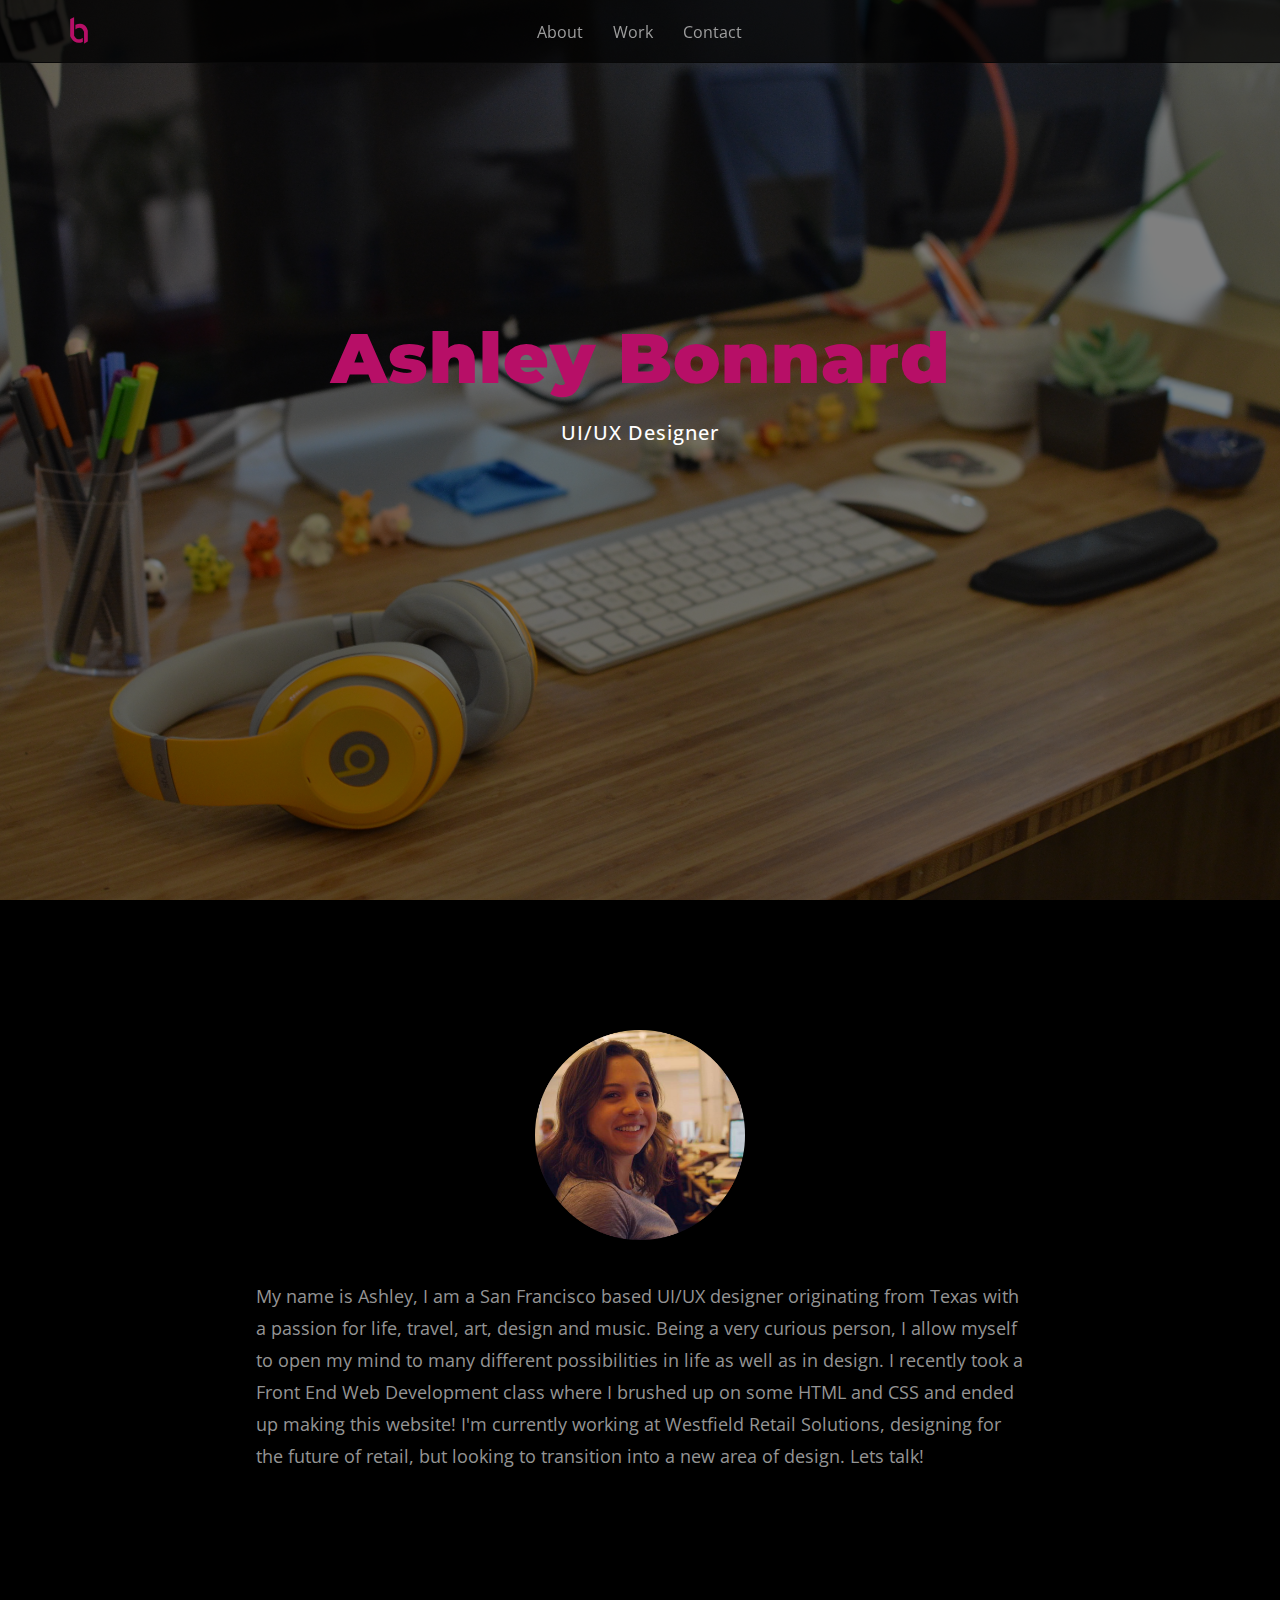
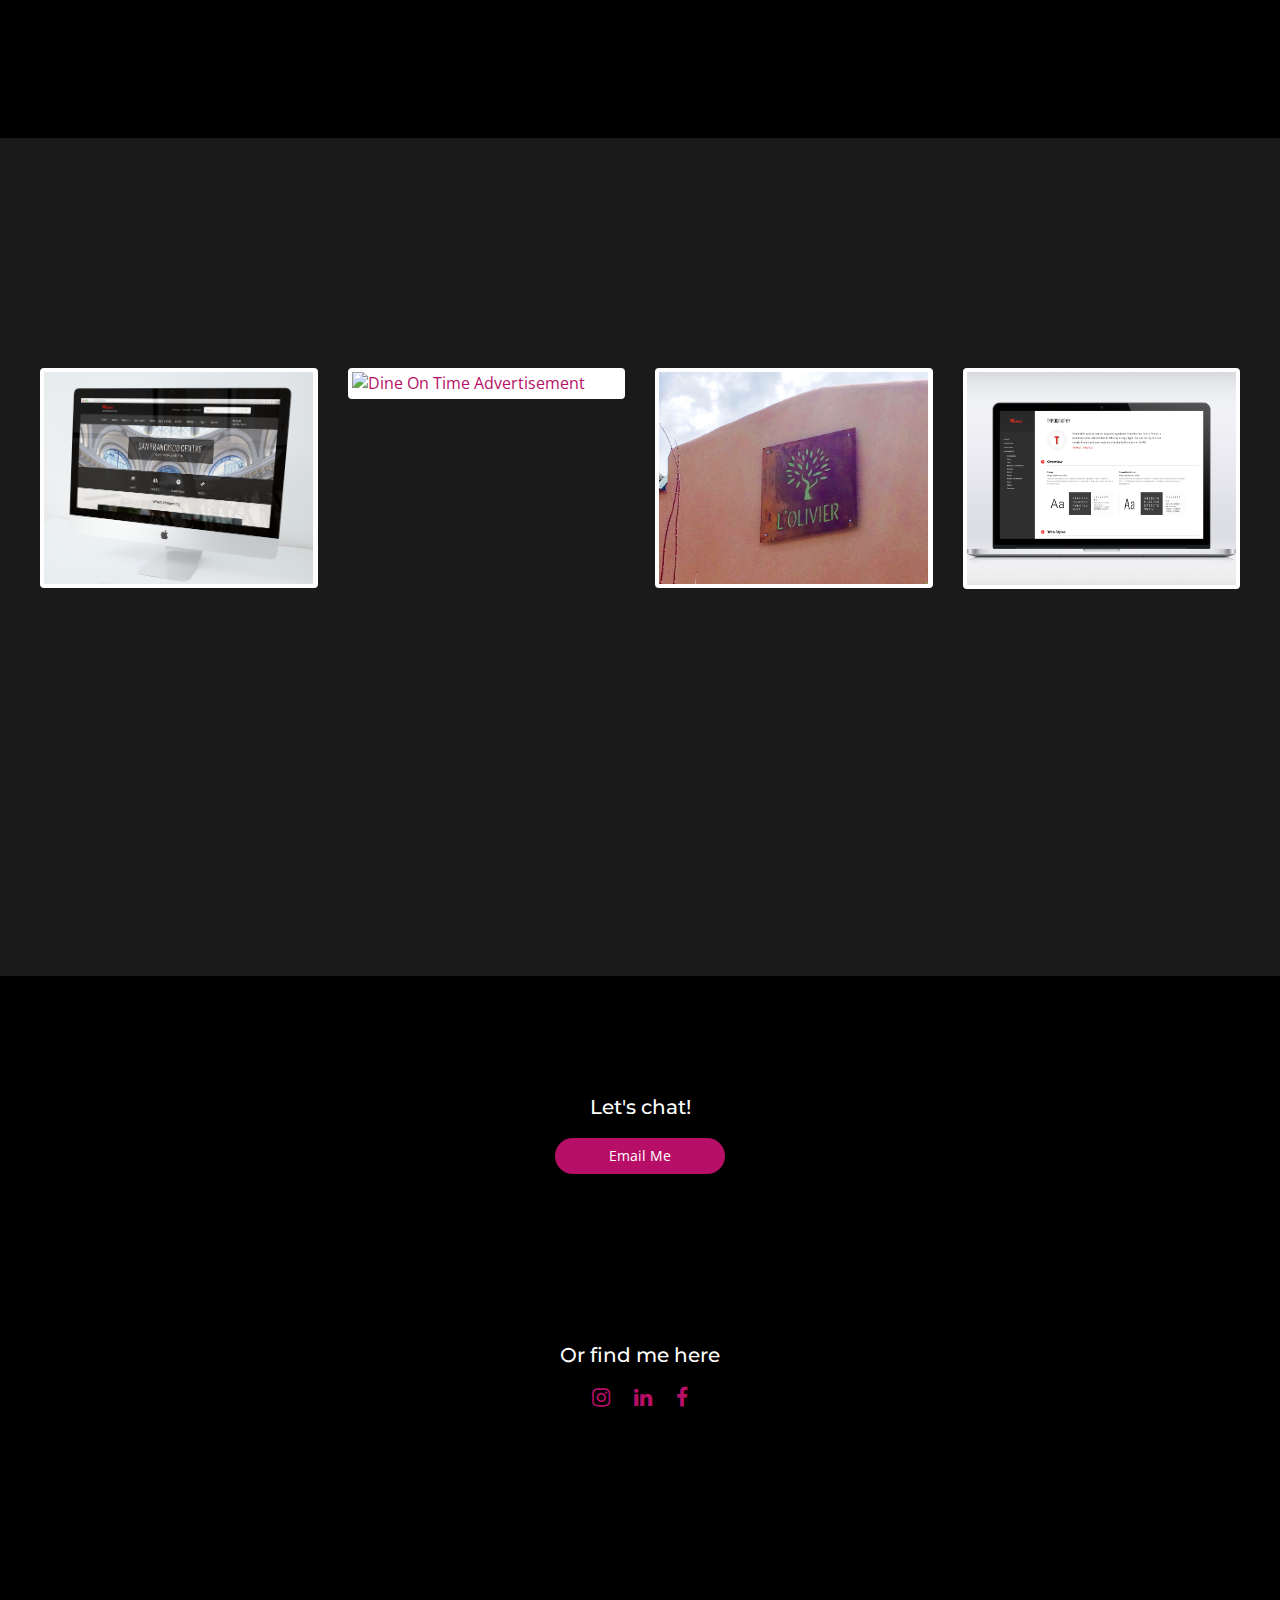
==== commit 0691d346: "Switched out type poster project with styleguide project" ====
--- a/index.html
+++ b/index.html
@@ -116,11 +116,11 @@
               </div>
 
               <div class="col-sm-6 col-md-6 col-lg-3">
-                <a href="Type_Innovation.html" class="thumbnail">
+                <a href="Styleguide.html" class="thumbnail">
                   <div class="caption">
-                     <h6>Type Innovation Poster</h6>
+                     <h6>Westfield Styleguide</h6>
                   </div>
-                  <img src="images/type_thumbnail.png" alt="Type Innovation Poster">
+                  <img src="images/Styleguide_Thumbnail.jpg" alt="Styleguide Thumbnail">
                 </a>
               </div>
             </div>
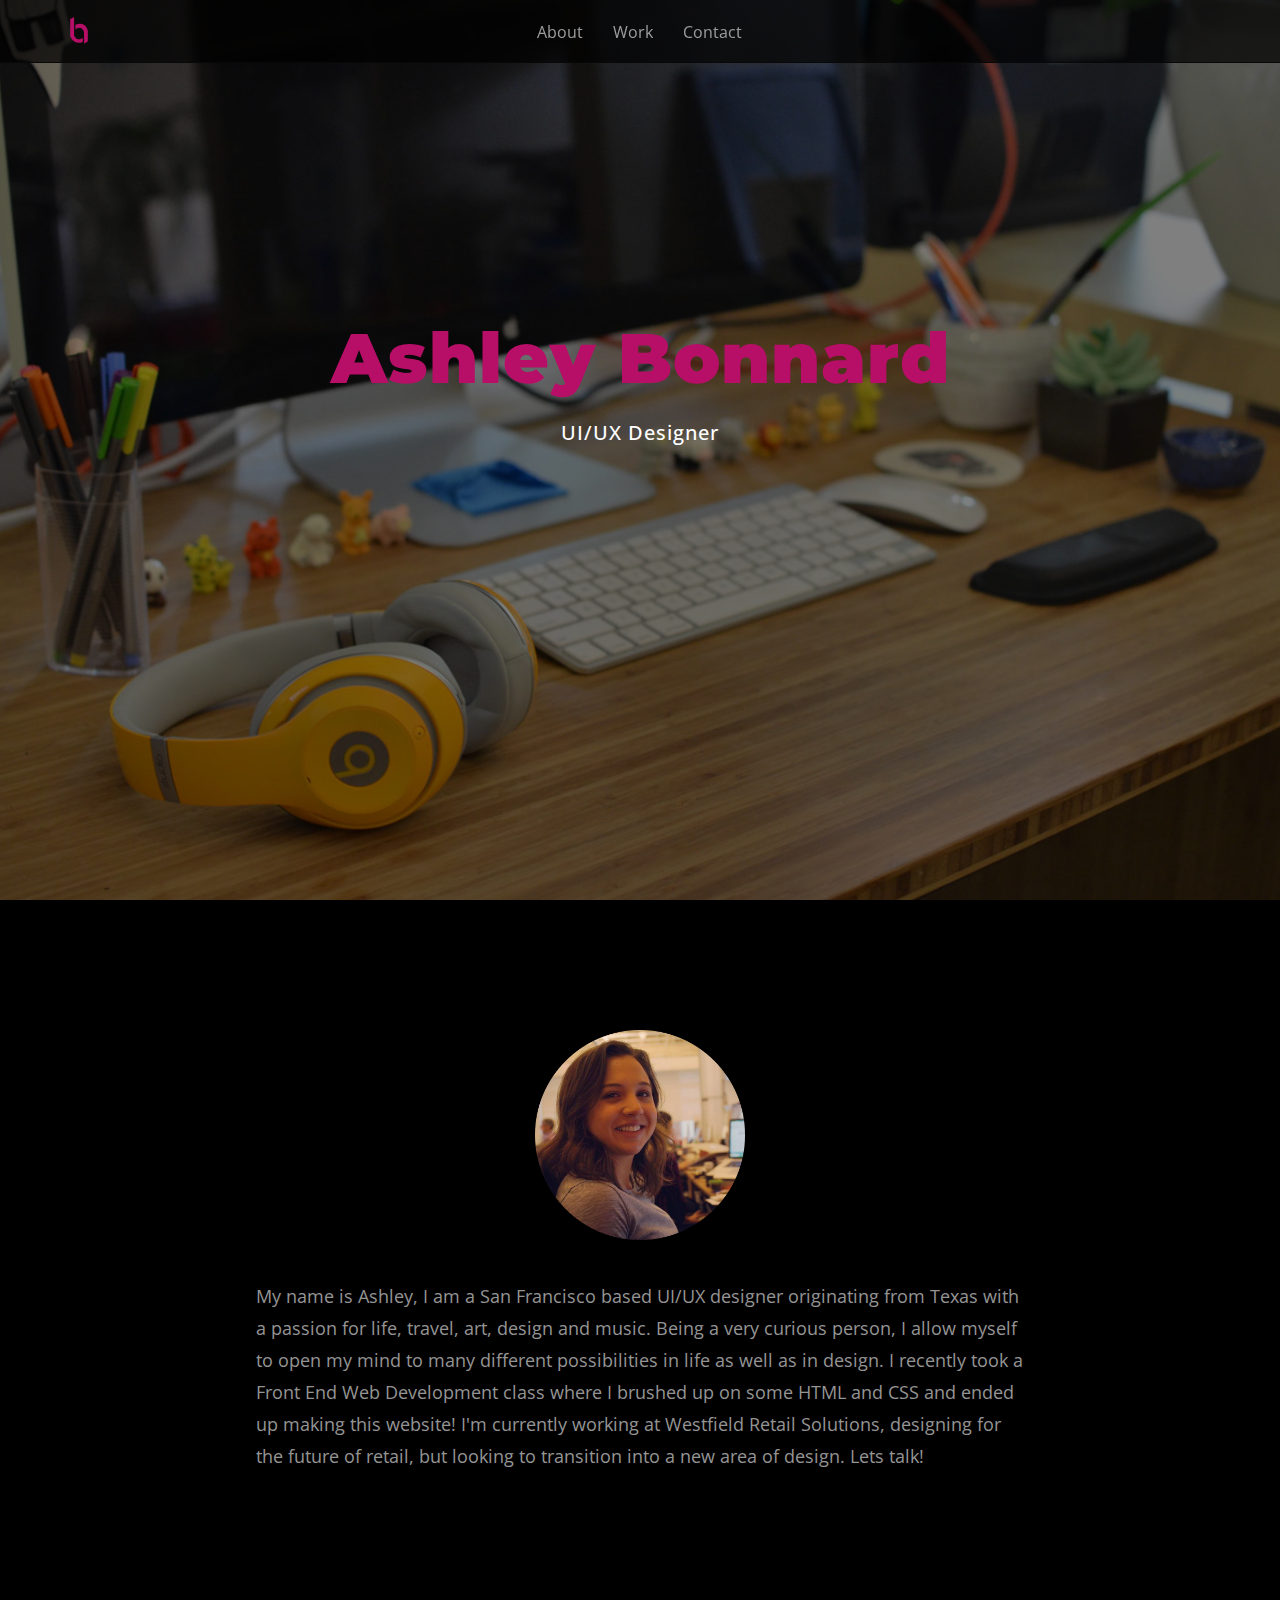
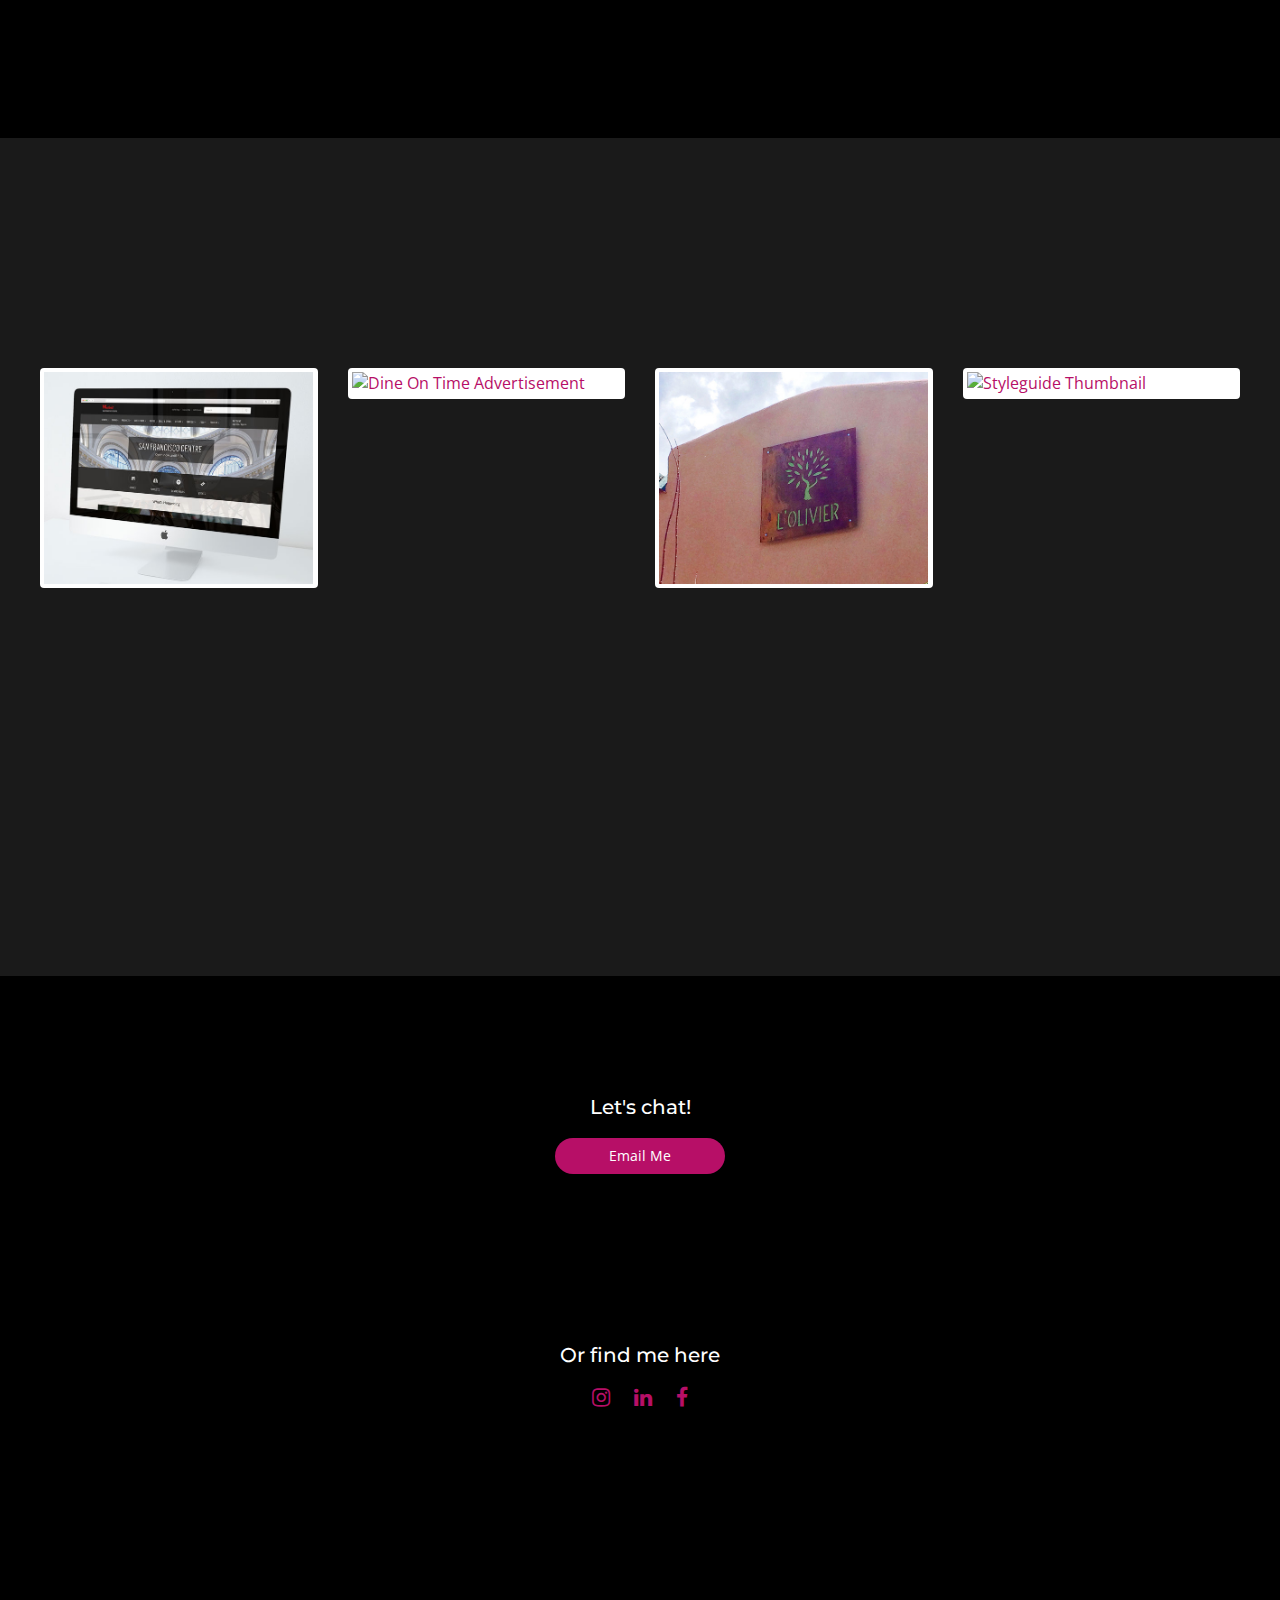
==== commit a863b61d: "Reduced image sizes of thumnails and hero image to improve page load times" ====
--- a/index.html
+++ b/index.html
@@ -2,6 +2,15 @@
 <html lang="en">
 
 <head>
+    <!-- Global Site Tag (gtag.js) - Google Analytics -->
+    <script async src="https://www.googletagmanager.com/gtag/js?id=UA-73341412-2"></script>
+    <script>
+      window.dataLayer = window.dataLayer || [];
+      function gtag(){dataLayer.push(arguments)};
+      gtag('js', new Date());
+
+      gtag('config', 'UA-73341412-2');
+    </script>
 
     <meta charset="utf-8">
     <meta http-equiv="X-UA-Compatible" content="IE=edge">
@@ -93,7 +102,7 @@
                   <div class="caption">
                      <h6>Westfield Website Redesign</h6>
                   </div>
-                  <img src="images/homepage_thumbnail.png" alt="Westfield Homepage Design">
+                  <img src="images/homepage_thumbnail.jpg" alt="Westfield Homepage Design">
                 </a>
               </div>
 
@@ -120,7 +129,7 @@
                   <div class="caption">
                      <h6>Westfield Styleguide</h6>
                   </div>
-                  <img src="images/Styleguide_Thumbnail.jpg" alt="Styleguide Thumbnail">
+                  <img src="images/styleguide_thumbnail.jpg" alt="Styleguide Thumbnail">
                 </a>
               </div>
             </div>
